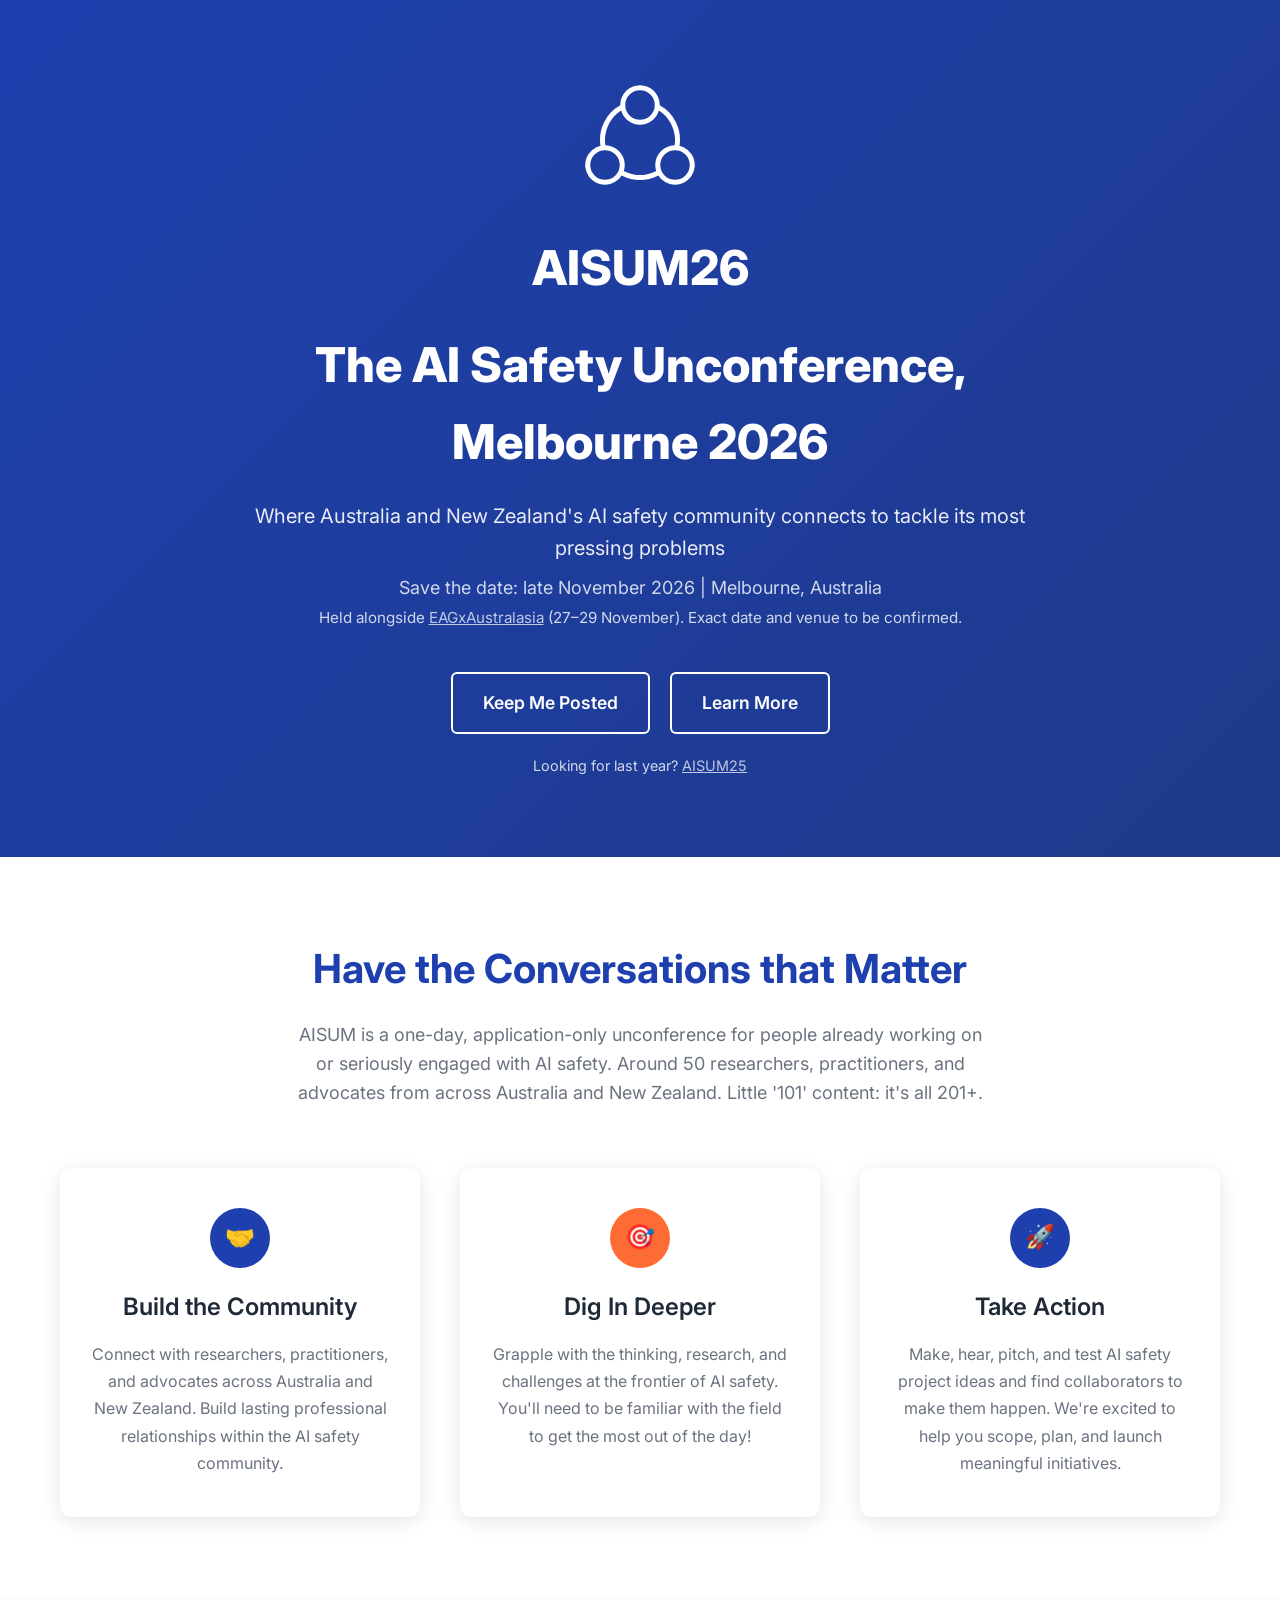
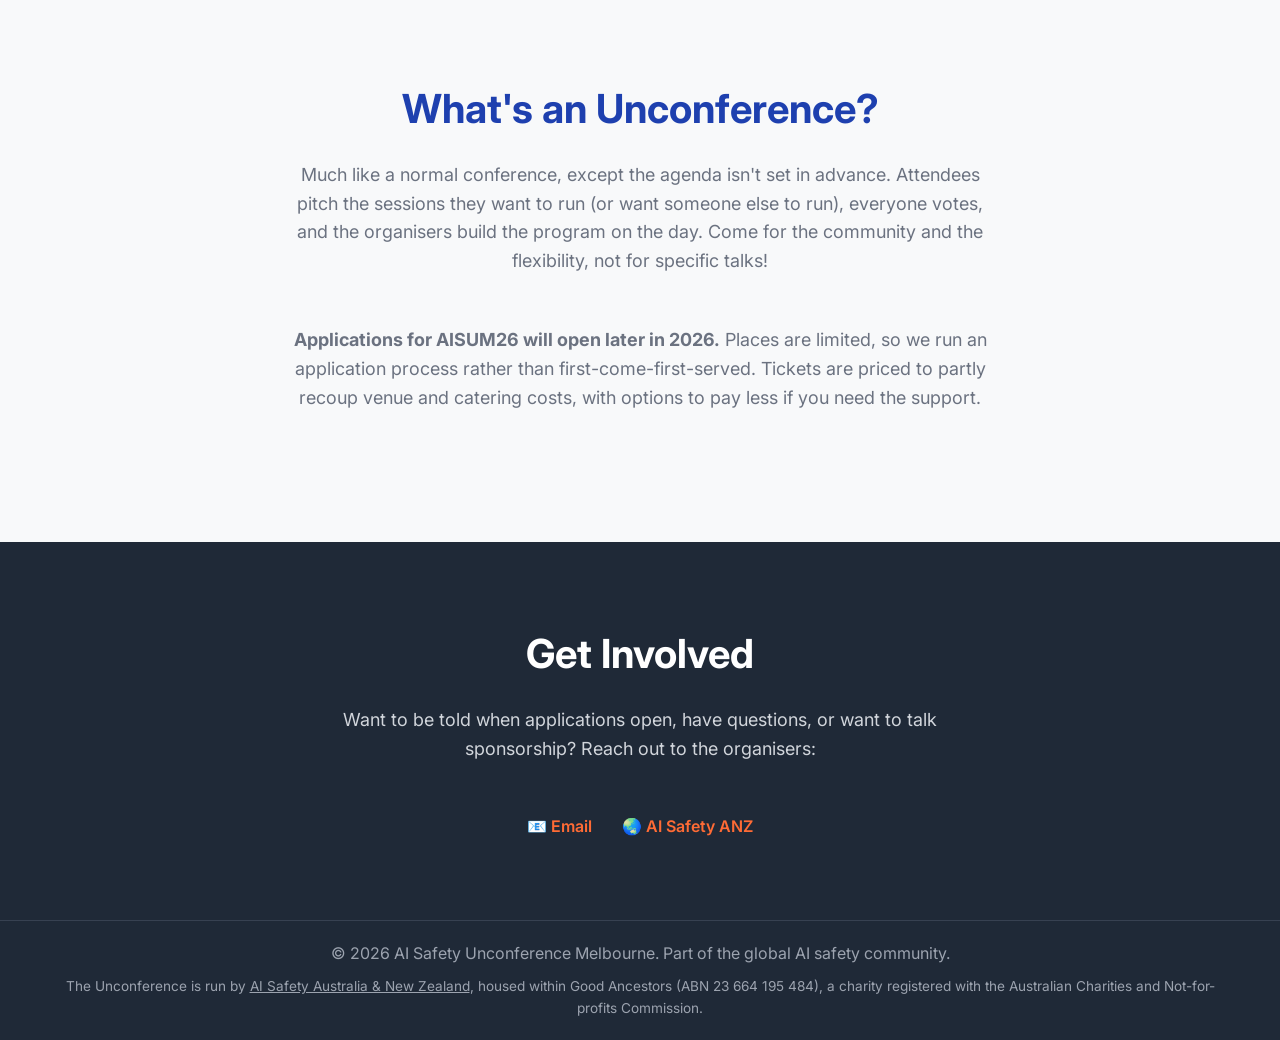
==== index.html @ 18c4f203 "AISUM26 save-the-date placeholder, inherited from aisum25 Co-Authored-By: Claude Fable 5.1 <noreply@" ====
<!DOCTYPE html>
<html lang="en">
<head>
    <meta charset="UTF-8">
    <meta name="viewport" content="width=device-width, initial-scale=1.0">
    <title>AISUM - The AI Safety Unconference, Melbourne</title>
    <meta name="description" content="AISUM is the annual AI Safety Unconference in Melbourne, run alongside EAGxAustralasia. Save the date for AISUM26: late November 2026.">
    <link rel="icon" type="image/svg+xml" href="favicon.svg">
    <link href="https://fonts.googleapis.com/css2?family=Inter:wght@400;500;600;700;800;900&display=swap" rel="stylesheet">
    <link rel="stylesheet" href="styles.css">
</head>
<body>
    <section class="hero">
        <div class="hero-content">
            <div class="icon-logo">
                <svg viewBox="0 0 24 24" xmlns="http://www.w3.org/2000/svg">
                    <path d="M19.902 13.161a7.876 7.876 0 0 0-3.956-8.1c0-.021.006-.04.006-.061a3.952 3.952 0 0 0-7.904 0c0 .02.006.04.006.06a7.876 7.876 0 0 0-3.956 8.101 3.946 3.946 0 1 0 4.242 5.93 7.855 7.855 0 0 0 7.32 0 3.945 3.945 0 1 0 4.242-5.93zM12 2.051A2.948 2.948 0 1 1 9.052 5 2.951 2.951 0 0 1 12 2.052zM5 19.949A2.948 2.948 0 1 1 7.948 17 2.951 2.951 0 0 1 5 19.948zm3.75-1.76A3.896 3.896 0 0 0 8.952 17a3.952 3.952 0 0 0-3.868-3.944A7.1 7.1 0 0 1 4.996 12a6.977 6.977 0 0 1 3.232-5.885 3.926 3.926 0 0 0 7.544 0A6.977 6.977 0 0 1 19.004 12a7.1 7.1 0 0 1-.088 1.056A3.952 3.952 0 0 0 15.048 17a3.896 3.896 0 0 0 .202 1.188 7.13 7.13 0 0 1-6.5 0zM19 19.948A2.948 2.948 0 1 1 21.948 17 2.951 2.951 0 0 1 19 19.948z"/>
                </svg>
            </div>
            <h1>AISUM26</h1>
            <h1>The AI Safety Unconference, Melbourne 2026</h1>
            <p class="tagline">Where Australia and New Zealand's AI safety community connects to tackle its most pressing problems</p>
            <p class="event-details">Save the date: late November 2026 | Melbourne, Australia<br>
            <span style="font-size: 0.95rem;">Held alongside <a href="https://www.effectivealtruism.org/ea-global/events/eagxaustralasia-2026" style="color: rgba(255,255,255,0.9);">EAGxAustralasia</a> (27&ndash;29 November). Exact date and venue to be confirmed.</span></p>

            <div class="cta-buttons">
                <a href="mailto:michael.kerrison@aisafetyanz.com.au?subject=AISUM26%20-%20keep%20me%20posted" class="btn btn-outline">Keep Me Posted</a>
                <a href="#about" class="btn btn-outline">Learn More</a>
            </div>
            <p style="margin-top: 20px; opacity: 0.8; font-size: 0.9rem;">
                Looking for last year? <a href="https://aisum25.com" style="color: rgba(255, 255, 255, 0.9); text-decoration: underline;">AISUM25</a>
            </p>
        </div>
    </section>

    <section id="about" class="section section-white">
        <div class="container">
            <h2>Have the Conversations that Matter</h2>
            <p class="section-description">
                AISUM is a one-day, application-only unconference for people already working on or seriously engaged with AI safety. Around 50 researchers, practitioners, and advocates from across Australia and New Zealand. Little '101' content: it's all 201+.
            </p>

            <div class="features-grid">

                <div class="feature-card">
                    <div class="feature-icon">🤝</div>
                    <h3>Build the Community</h3>
                    <p class="feature-description">
                        Connect with researchers, practitioners, and advocates across Australia and New Zealand. Build lasting professional relationships within the AI safety community.
                    </p>
                </div>

                <div class="feature-card">
                    <div class="feature-icon accent">🎯</div>
                    <h3>Dig In Deeper</h3>
                    <p class="feature-description">
                        Grapple with the thinking, research, and challenges at the frontier of AI safety. You'll need to be familiar with the field to get the most out of the day!
                    </p>
                </div>

                <div class="feature-card">
                    <div class="feature-icon">🚀</div>
                    <h3>Take Action</h3>
                    <p class="feature-description">
                        Make, hear, pitch, and test AI safety project ideas and find collaborators to make them happen. We're excited to help you scope, plan, and launch meaningful initiatives.
                    </p>
                </div>

            </div>
        </div>
    </section>

    <section class="section" style="background: #f8f9fa;">
        <div class="container">
            <h2>What's an Unconference?</h2>
            <p class="section-description">
                Much like a normal conference, except the agenda isn't set in advance. Attendees pitch the sessions they want to run (or want someone else to run), everyone votes, and the organisers build the program on the day. Come for the community and the flexibility, not for specific talks!
            </p>
            <p class="section-description">
                <strong>Applications for AISUM26 will open later in 2026.</strong> Places are limited, so we run an application process rather than first-come-first-served. Tickets are priced to partly recoup venue and catering costs, with options to pay less if you need the support.
            </p>
        </div>
    </section>

    <section id="register" class="section contact-section">
        <div class="container">
            <h2>Get Involved</h2>
            <p class="section-description" style="color: #D1D5DB;">Want to be told when applications open, have questions, or want to talk sponsorship? Reach out to the organisers:</p>
            <div class="contact-links">
                <a href="mailto:michael.kerrison@aisafetyanz.com.au?subject=AISUM26" class="contact-link">📧 Email</a>
                <a href="https://www.aisafetyanz.com.au/" class="contact-link">🌏 AI Safety ANZ</a>
            </div>
        </div>
    </section>

    <footer>
        <div class="container">
            <p>&copy; 2026 AI Safety Unconference Melbourne. Part of the global AI safety community.</p>
            <p style="margin-top: 10px; font-size: 0.85rem;">The Unconference is run by <a href="https://www.aisafetyanz.com.au/" style="color: #9CA3AF;">AI Safety Australia &amp; New Zealand</a>, housed within Good Ancestors (ABN 23 664 195 484), a charity registered with the Australian Charities and Not-for-profits Commission.</p>
        </div>
    </footer>
</body>
</html>
---- styles.css ----
* {
    margin: 0;
    padding: 0;
    box-sizing: border-box;
}

body {
    font-family: 'Inter', sans-serif;
    line-height: 1.6;
    color: #1F2937;
    background: #f8f9fa;
    display: flex;
    flex-direction: column;
    min-height: 100vh;
}

/* Fix for list indentation after reset */
ul, ol {
    margin-left: 20px;
    margin-bottom: 15px;
}

ul li {
    margin-bottom: 8px;
}

.hero {
    background: linear-gradient(135deg, #1E40AF 0%, #1e3a8a 100%);
    color: white;
    padding: 80px 20px;
    text-align: center;
    min-height: 80vh;
    display: flex;
    align-items: center;
    justify-content: center;
}

.hero-content {
    max-width: 800px;
}

.icon-logo {
    width: 120px;
    height: 120px;
    margin: 0 auto 30px;
}

.icon-logo svg {
    width: 100%;
    height: 100%;
    fill: white;
}

h1 {
    font-size: 3rem;
    font-weight: 800;
    margin-bottom: 20px;
}

.tagline {
    font-size: 1.25rem;
    margin-bottom: 10px;
    opacity: 0.9;
}

.event-details {
    font-size: 1.125rem;
    margin-bottom: 40px;
    opacity: 0.8;
}

.cta-buttons {
    display: flex;
    gap: 20px;
    justify-content: center;
    flex-wrap: wrap;
    margin-top: 40px;
}

.btn {
    padding: 15px 30px;
    border-radius: 6px;
    font-weight: 600;
    text-decoration: none;
    display: inline-block;
    transition: all 0.3s;
    border: 2px solid transparent;
    font-size: 1.1rem;
}

.btn-primary {
    background: #FF6B35;
    color: white;
}

.btn-primary:hover {
    background: #e55a2b;
    transform: translateY(-2px);
}

.btn-outline {
    background: transparent;
    color: white;
    border-color: white;
}

.btn-outline:hover {
    background: white;
    color: #1E40AF;
}

.container {
    max-width: 1200px;
    margin: 0 auto;
    padding: 0 20px;
}

.section {
    padding: 80px 0;
}

.section-white {
    background: white;
}

h2 {
    font-size: 2.5rem;
    font-weight: 700;
    color: #1E40AF;
    text-align: center;
    margin-bottom: 20px;
}

.section-description {
    font-size: 1.125rem;
    text-align: center;
    color: #6B7280;
    margin-bottom: 50px;
    max-width: 700px;
    margin-left: auto;
    margin-right: auto;
}

.features-grid {
    display: grid;
    grid-template-columns: repeat(auto-fit, minmax(300px, 1fr));
    gap: 40px;
    margin-top: 60px;
}

.feature-card {
    background: white;
    padding: 40px 30px;
    border-radius: 12px;
    text-align: center;
    box-shadow: 0 4px 20px rgba(0,0,0,0.1);
    transition: transform 0.3s;
}

.feature-card:hover {
    transform: translateY(-5px);
}

.feature-icon {
    width: 60px;
    height: 60px;
    background: #1E40AF;
    border-radius: 50%;
    margin: 0 auto 20px;
    display: flex;
    align-items: center;
    justify-content: center;
    color: white;
    font-size: 1.5rem;
    font-weight: 700;
}

.feature-icon.accent {
    background: #FF6B35;
}

h3 {
    font-size: 1.5rem;
    font-weight: 600;
    color: #1F2937;
    margin-bottom: 15px;
}

.feature-description {
    color: #6B7280;
    line-height: 1.7;
}

.schedule-preview {
    background: #f8f9fa;
    padding: 40px;
    border-radius: 12px;
    margin-top: 40px;
}

.schedule-item {
    display: flex;
    align-items: center;
    padding: 20px 0;
    border-bottom: 1px solid #E5E7EB;
}

.schedule-item:last-child {
    border-bottom: none;
}

.schedule-time {
    font-weight: 600;
    color: #1E40AF;
    min-width: 120px;
}

.schedule-content {
    flex: 1;
}

.schedule-title {
    font-weight: 600;
    margin-bottom: 5px;
}

.schedule-description {
    color: #6B7280;
    font-size: 0.9rem;
}

.contact-section {
    background: #1F2937;
    color: white;
    text-align: center;
}

.contact-section h2 {
    color: white;
}

.contact-links {
    display: flex;
    justify-content: center;
    gap: 30px;
    margin-top: 30px;
    flex-wrap: wrap;
}

.contact-link {
    color: #FF6B35;
    text-decoration: none;
    font-weight: 600;
    transition: color 0.3s;
}

.contact-link:hover {
    color: white;
}

footer {
    background: #1F2937;
    color: #9CA3AF;
    text-align: center;
    padding: 20px;
    border-top: 1px solid #374151;
    margin-top: auto;
}

/* FAQ-specific styles */
.header {
    background: linear-gradient(135deg, #1E40AF 0%, #1e3a8a 100%);
    color: white;
    padding: 60px 20px;
    text-align: center;
}

.header h1 {
    font-size: 2.5rem;
    font-weight: 700;
    margin-bottom: 10px;
}

.header p {
    font-size: 1.125rem;
    opacity: 0.9;
}

.back-link {
    display: inline-block;
    margin-bottom: 20px;
    color: rgba(255, 255, 255, 0.8);
    text-decoration: none;
    font-weight: 500;
    transition: color 0.3s;
}

.back-link:hover {
    color: white;
}

.faqs-content {
    background: white;
    margin: -40px auto 80px;
    padding: 60px 40px;
    border-radius: 12px;
    box-shadow: 0 4px 20px rgba(0,0,0,0.1);
    max-width: 800px;
}

.faq-item {
    margin-bottom: 30px;
    border-bottom: 1px solid #E5E7EB;
    padding-bottom: 30px;
}

.faq-item:last-child {
    border-bottom: none;
    margin-bottom: 0;
    padding-bottom: 0;
}

.faq-question {
    font-size: 1.25rem;
    font-weight: 600;
    color: #1E40AF;
    margin-bottom: 15px;
}

.faq-answer {
    color: #374151;
    line-height: 1.7;
}

.faq-answer p {
    margin-bottom: 15px;
}

.faq-answer p:last-child {
    margin-bottom: 0;
}

.placeholder-notice {
    background: #FEF3C7;
    border: 1px solid #F59E0B;
    border-radius: 8px;
    padding: 20px;
    margin-bottom: 40px;
    text-align: center;
}

.placeholder-notice h3 {
    color: #92400E;
    font-weight: 600;
    margin-bottom: 10px;
}

.placeholder-notice p {
    color: #92400E;
}

@media (max-width: 768px) {
    h1 {
        font-size: 2rem;
    }

    .cta-buttons {
        flex-direction: column;
        align-items: center;
    }

    .btn {
        width: 100%;
        max-width: 300px;
    }

    h2 {
        font-size: 2rem;
    }

    .schedule-item {
        flex-direction: column;
        align-items: flex-start;
        gap: 10px;
    }

    .contact-links {
        flex-direction: column;
        gap: 15px;
    }

    .header h1 {
        font-size: 2rem;
    }

    .faqs-content {
        margin: -20px 20px 60px;
        padding: 40px 30px;
    }

    .faq-question {
        font-size: 1.125rem;
    }
}
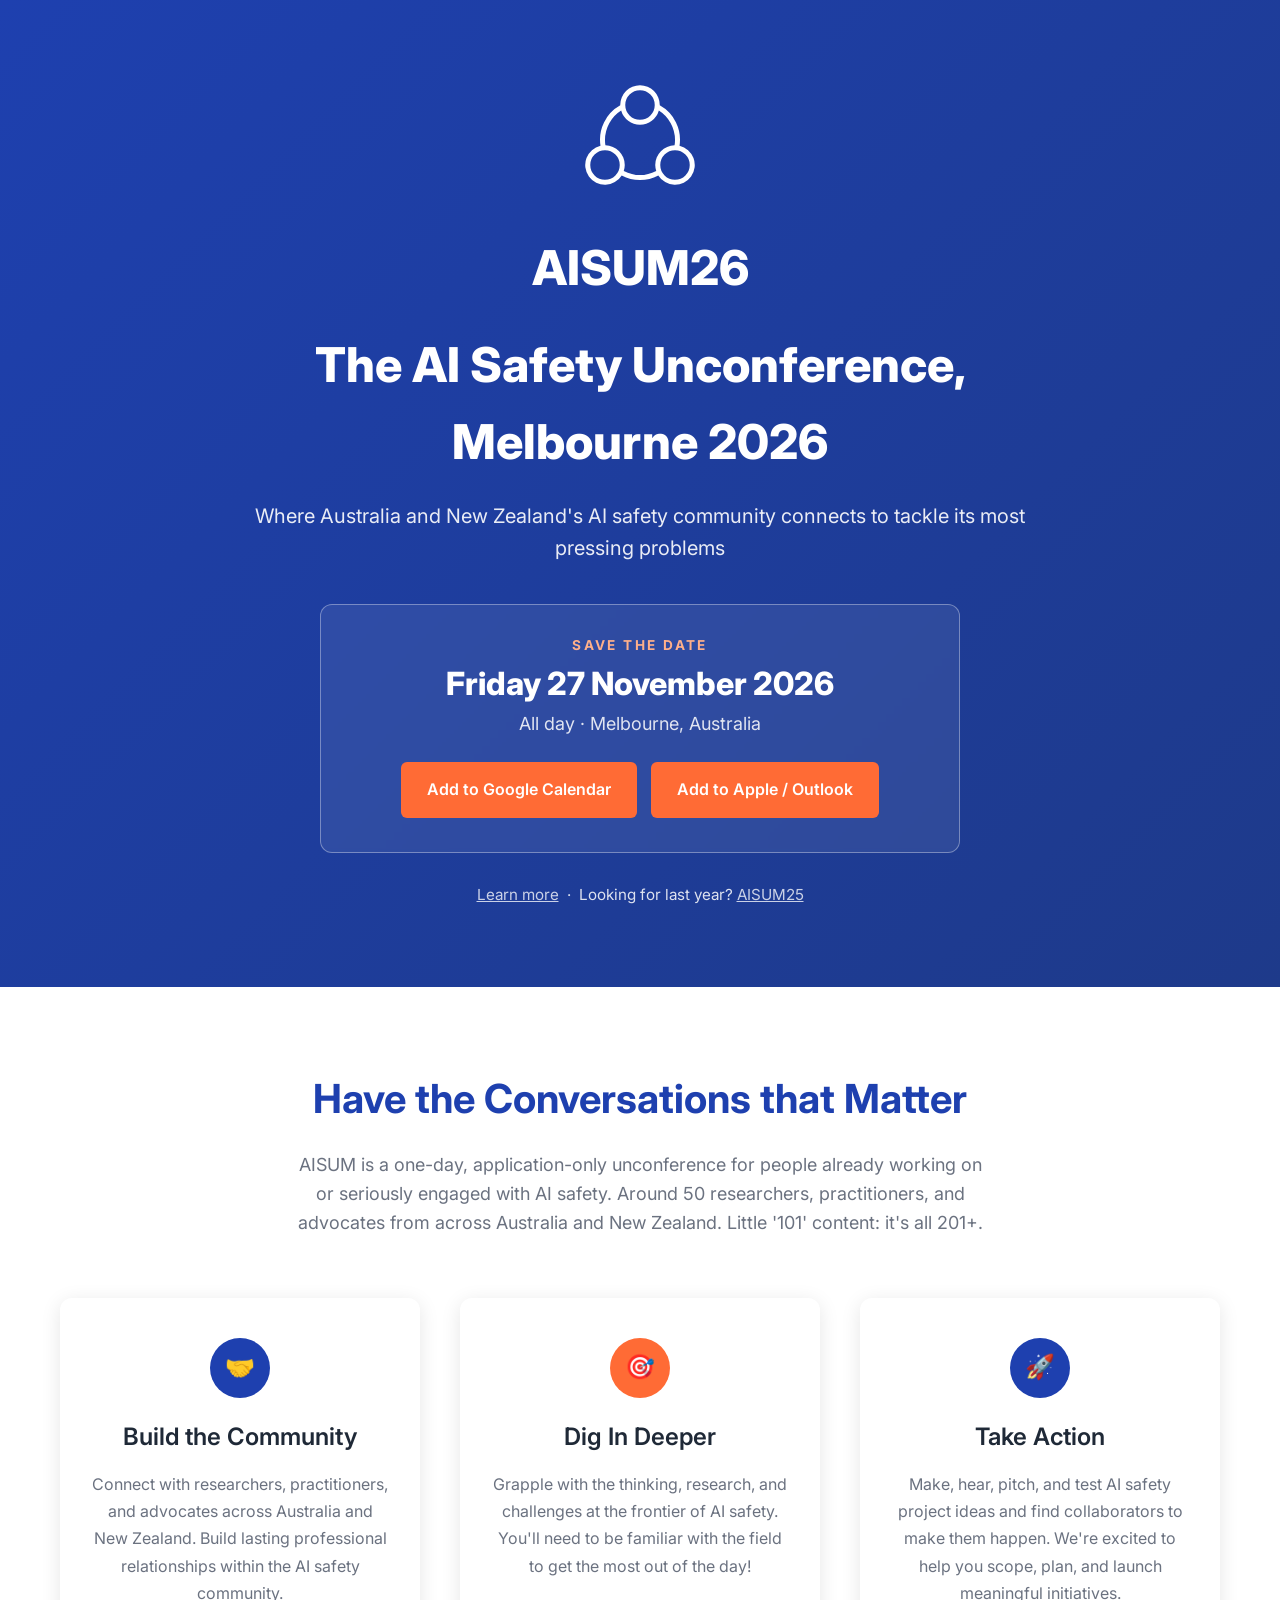
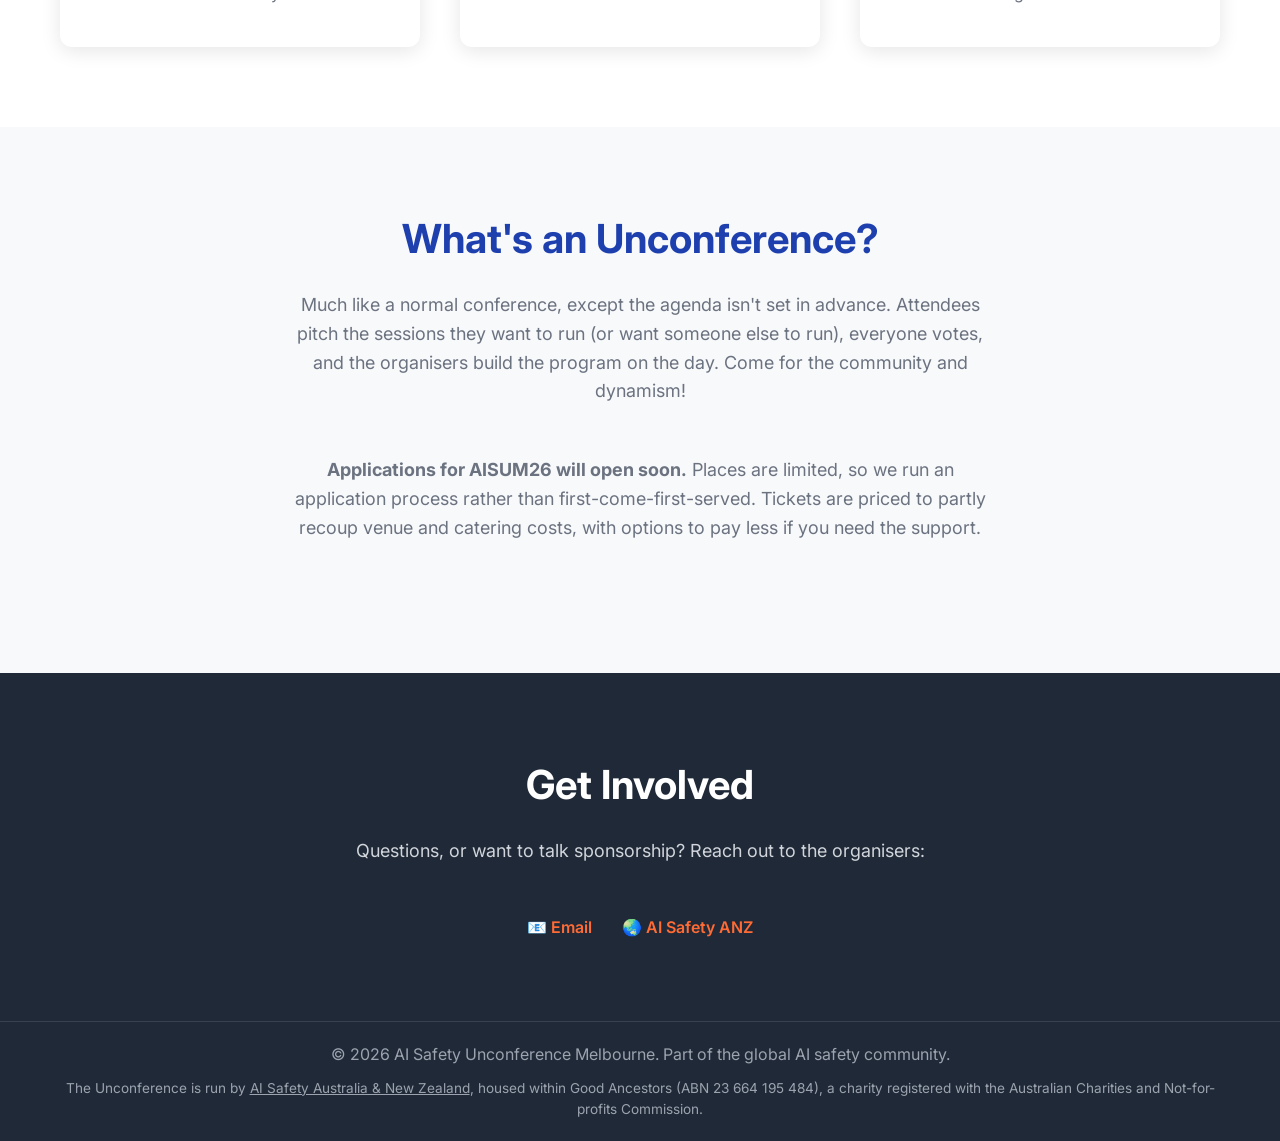
==== commit fa75c4e1: "Hero: save-the-date callout with add-to-calendar buttons; drop EAGx/venue/mailto Co-Authored-By: Cla" ====
--- a/index.html
+++ b/index.html
@@ -4,7 +4,7 @@
     <meta charset="UTF-8">
     <meta name="viewport" content="width=device-width, initial-scale=1.0">
     <title>AISUM - The AI Safety Unconference, Melbourne</title>
-    <meta name="description" content="AISUM is the annual AI Safety Unconference in Melbourne, run alongside EAGxAustralasia. Save the date for AISUM26: late November 2026.">
+    <meta name="description" content="AISUM is the annual AI Safety Unconference in Melbourne. Save the date for AISUM26: Friday 27 November 2026.">
     <link rel="icon" type="image/svg+xml" href="favicon.svg">
     <link href="https://fonts.googleapis.com/css2?family=Inter:wght@400;500;600;700;800;900&display=swap" rel="stylesheet">
     <link rel="stylesheet" href="styles.css">
@@ -20,14 +20,20 @@
             <h1>AISUM26</h1>
             <h1>The AI Safety Unconference, Melbourne 2026</h1>
             <p class="tagline">Where Australia and New Zealand's AI safety community connects to tackle its most pressing problems</p>
-            <p class="event-details">Save the date: late November 2026 | Melbourne, Australia<br>
-            <span style="font-size: 0.95rem;">Held alongside <a href="https://www.effectivealtruism.org/ea-global/events/eagxaustralasia-2026" style="color: rgba(255,255,255,0.9);">EAGxAustralasia</a> (27&ndash;29 November). Exact date and venue to be confirmed.</span></p>
 
-            <div class="cta-buttons">
-                <a href="mailto:michael.kerrison@aisafetyanz.com.au?subject=AISUM26%20-%20keep%20me%20posted" class="btn btn-outline">Keep Me Posted</a>
-                <a href="#about" class="btn btn-outline">Learn More</a>
+            <div class="save-the-date">
+                <div class="std-label">Save the date</div>
+                <div class="std-date">Friday 27 November 2026</div>
+                <div class="std-detail">All day &middot; Melbourne, Australia</div>
+                <div class="cta-buttons std-buttons">
+                    <a href="https://calendar.google.com/calendar/render?action=TEMPLATE&amp;text=AISUM26%20%E2%80%93%20AI%20Safety%20Unconference%2C%20Melbourne&amp;dates=20261127/20261128&amp;details=Save%20the%20date%20for%20AISUM26%2C%20the%20AI%20Safety%20Unconference%2C%20Melbourne.%20Details%20and%20applications%3A%20https%3A%2F%2Faisum.org&amp;location=Melbourne%2C%20Australia" class="btn btn-primary" target="_blank" rel="noopener">Add to Google Calendar</a>
+                    <a href="aisum26.ics" download="aisum26.ics" class="btn btn-primary">Add to Apple / Outlook</a>
+                </div>
             </div>
-            <p style="margin-top: 20px; opacity: 0.8; font-size: 0.9rem;">
+
+            <p style="margin-top: 30px; opacity: 0.85; font-size: 0.95rem;">
+                <a href="#about" style="color: rgba(255, 255, 255, 0.9); text-decoration: underline;">Learn more</a>
+                &nbsp;&middot;&nbsp;
                 Looking for last year? <a href="https://aisum25.com" style="color: rgba(255, 255, 255, 0.9); text-decoration: underline;">AISUM25</a>
             </p>
         </div>
@@ -74,10 +80,10 @@
         <div class="container">
             <h2>What's an Unconference?</h2>
             <p class="section-description">
-                Much like a normal conference, except the agenda isn't set in advance. Attendees pitch the sessions they want to run (or want someone else to run), everyone votes, and the organisers build the program on the day. Come for the community and the flexibility, not for specific talks!
+                Much like a normal conference, except the agenda isn't set in advance. Attendees pitch the sessions they want to run (or want someone else to run), everyone votes, and the organisers build the program on the day. Come for the community and dynamism!
             </p>
             <p class="section-description">
-                <strong>Applications for AISUM26 will open later in 2026.</strong> Places are limited, so we run an application process rather than first-come-first-served. Tickets are priced to partly recoup venue and catering costs, with options to pay less if you need the support.
+                <strong>Applications for AISUM26 will open soon.</strong> Places are limited, so we run an application process rather than first-come-first-served. Tickets are priced to partly recoup venue and catering costs, with options to pay less if you need the support.
             </p>
         </div>
     </section>
@@ -85,7 +91,7 @@
     <section id="register" class="section contact-section">
         <div class="container">
             <h2>Get Involved</h2>
-            <p class="section-description" style="color: #D1D5DB;">Want to be told when applications open, have questions, or want to talk sponsorship? Reach out to the organisers:</p>
+            <p class="section-description" style="color: #D1D5DB;">Questions, or want to talk sponsorship? Reach out to the organisers:</p>
             <div class="contact-links">
                 <a href="mailto:michael.kerrison@aisafetyanz.com.au?subject=AISUM26" class="contact-link">📧 Email</a>
                 <a href="https://www.aisafetyanz.com.au/" class="contact-link">🌏 AI Safety ANZ</a>
--- a/styles.css
+++ b/styles.css
@@ -402,3 +402,55 @@
         font-size: 1.125rem;
     }
 }
+
+/* Save-the-date callout (hero) */
+.save-the-date {
+    margin: 40px auto 0;
+    padding: 30px 30px 34px;
+    max-width: 640px;
+    background: rgba(255, 255, 255, 0.08);
+    border: 1px solid rgba(255, 255, 255, 0.35);
+    border-radius: 12px;
+    backdrop-filter: blur(2px);
+}
+
+.std-label {
+    font-size: 0.85rem;
+    font-weight: 700;
+    letter-spacing: 0.18em;
+    text-transform: uppercase;
+    color: #FFB08A;
+    margin-bottom: 8px;
+}
+
+.std-date {
+    font-size: 2rem;
+    font-weight: 800;
+    line-height: 1.2;
+}
+
+.std-detail {
+    font-size: 1.125rem;
+    opacity: 0.85;
+    margin-top: 6px;
+}
+
+.std-buttons {
+    margin-top: 24px;
+    gap: 14px;
+}
+
+.std-buttons .btn {
+    font-size: 1rem;
+    padding: 13px 24px;
+}
+
+@media (max-width: 768px) {
+    .save-the-date {
+        padding: 24px 18px 26px;
+    }
+
+    .std-date {
+        font-size: 1.6rem;
+    }
+}
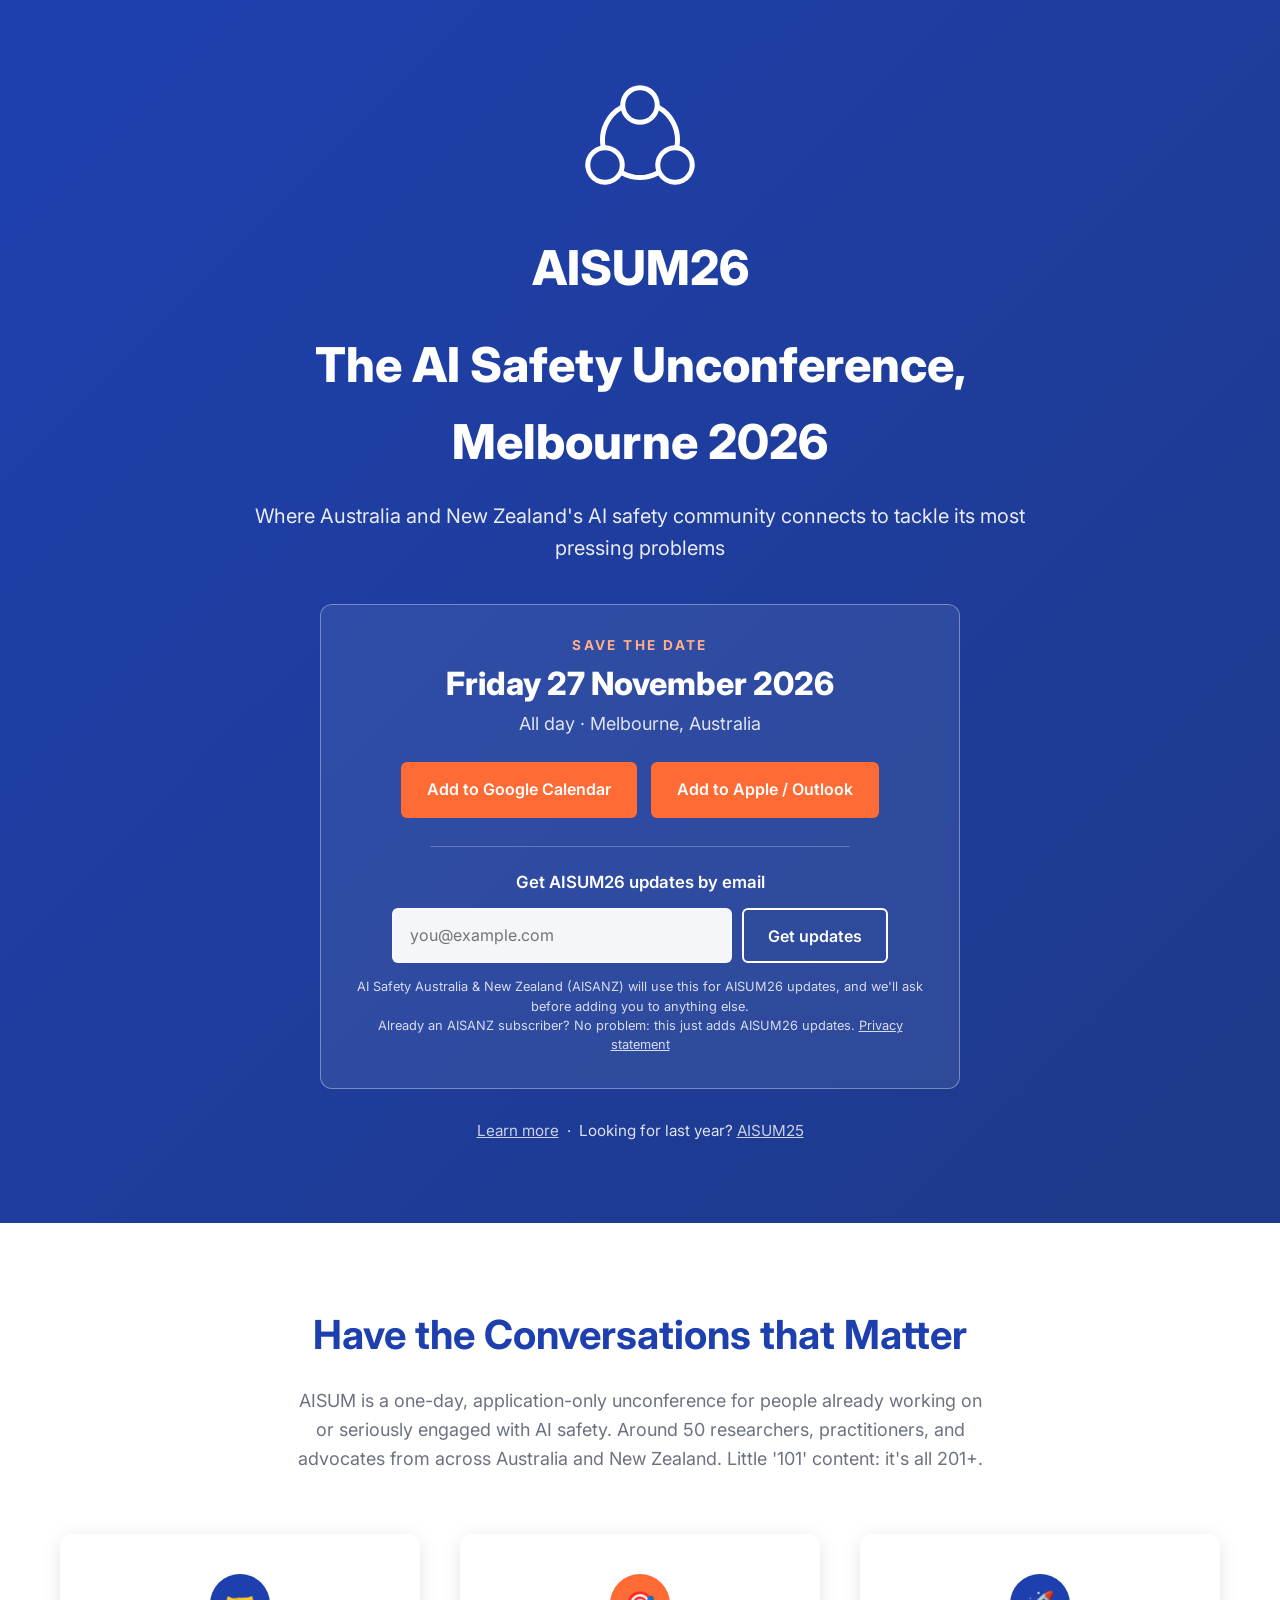
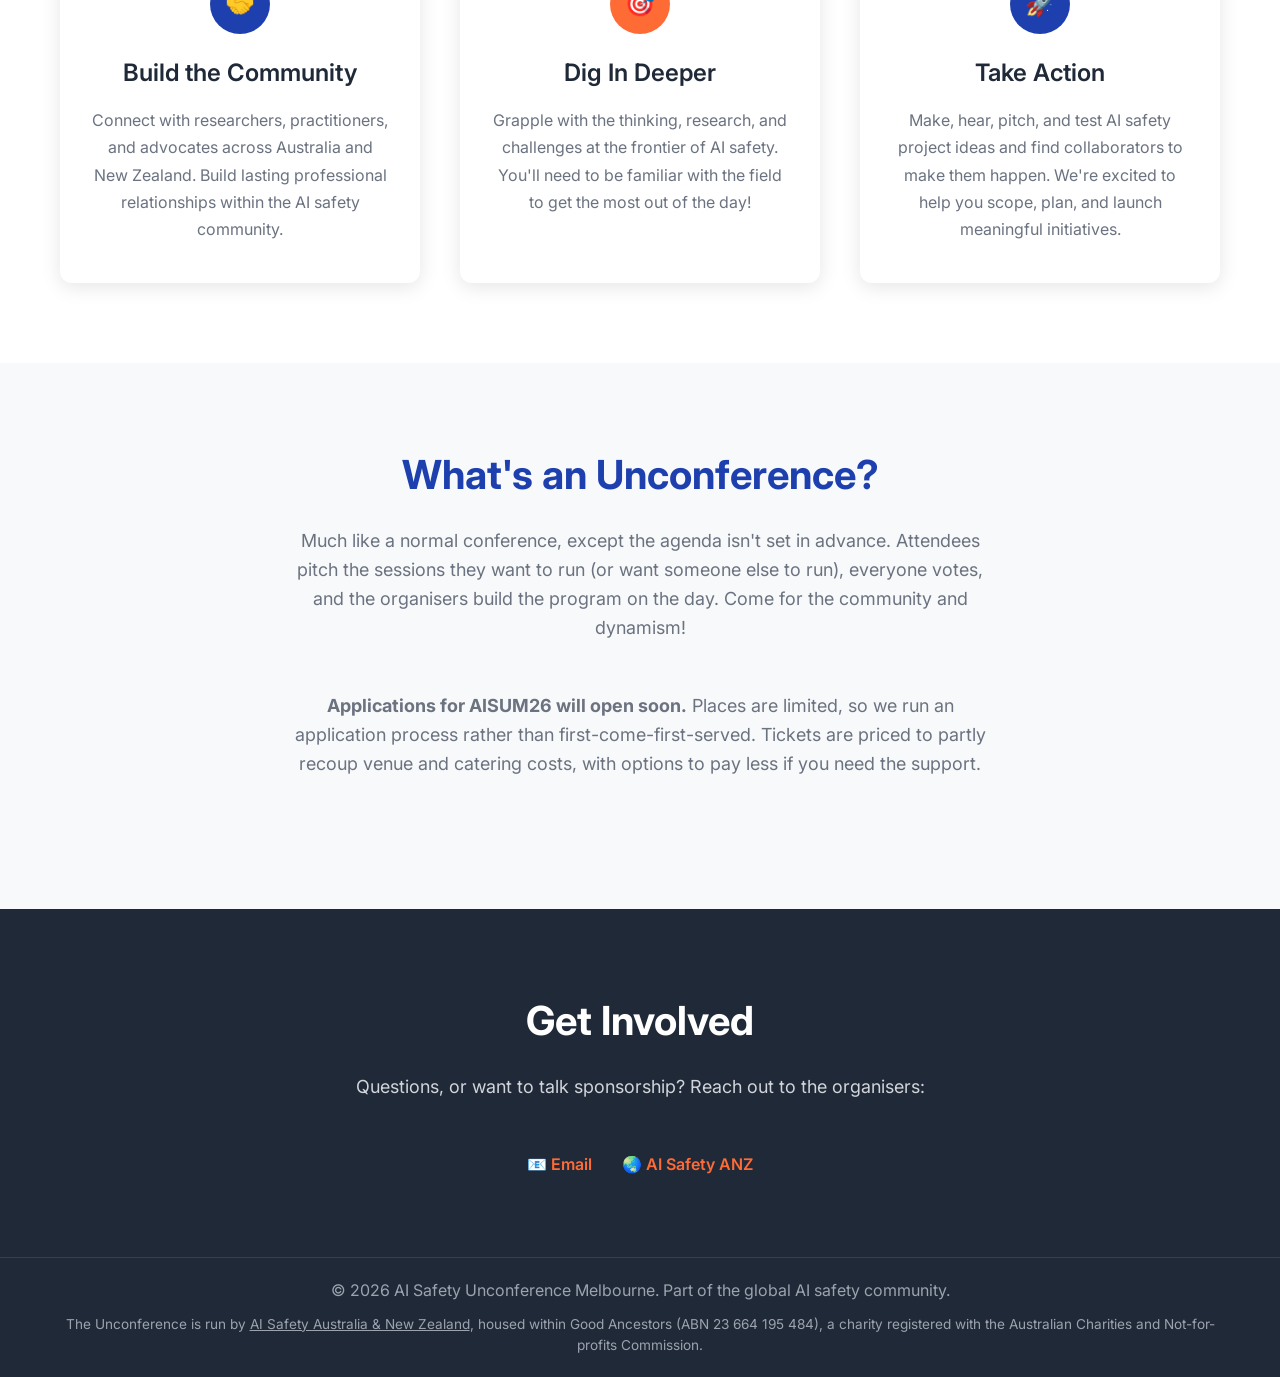
==== commit b14fd5fe: "Mailchimp subscribe form in hero (AISUM26 EOI tag), privacy statement, thanks page Co-Authored-By: C" ====
--- a/index.html
+++ b/index.html
@@ -29,6 +29,22 @@
                     <a href="https://calendar.google.com/calendar/render?action=TEMPLATE&amp;text=AISUM26%20%E2%80%93%20AI%20Safety%20Unconference%2C%20Melbourne&amp;dates=20261127/20261128&amp;details=Save%20the%20date%20for%20AISUM26%2C%20the%20AI%20Safety%20Unconference%2C%20Melbourne.%20Details%20and%20applications%3A%20https%3A%2F%2Faisum.org&amp;location=Melbourne%2C%20Australia" class="btn btn-primary" target="_blank" rel="noopener">Add to Google Calendar</a>
                     <a href="aisum26.ics" download="aisum26.ics" class="btn btn-primary">Add to Apple / Outlook</a>
                 </div>
+
+                <div class="std-divider"></div>
+
+                <form action="https://aisafetyanz.us14.list-manage.com/subscribe/post?u=d1f02c8a936106ad288cdf2ec&amp;id=2e002b7472&amp;f_id=00a6b8e5f0" method="post" class="std-subscribe" id="mc-embedded-subscribe-form" name="mc-embedded-subscribe-form">
+                    <label for="mce-EMAIL" class="std-subscribe-label">Get AISUM26 updates by email</label>
+                    <div class="std-subscribe-row">
+                        <input type="email" name="EMAIL" id="mce-EMAIL" required placeholder="you@example.com" autocomplete="email">
+                        <input type="hidden" name="tags" value="40191473">
+                        <button type="submit" name="subscribe" class="btn btn-outline">Get updates</button>
+                    </div>
+                    <div aria-hidden="true" style="position: absolute; left: -5000px;"><input type="text" name="b_d1f02c8a936106ad288cdf2ec_2e002b7472" tabindex="-1" value=""></div>
+                    <p class="std-fineprint">
+                        AI Safety Australia &amp; New Zealand (AISANZ) will use this for AISUM26 updates, and we'll ask before adding you to anything else.<br>
+                        Already an AISANZ subscriber? No problem: this just adds AISUM26 updates. <a href="privacy.html">Privacy statement</a>
+                    </p>
+                </form>
             </div>
 
             <p style="margin-top: 30px; opacity: 0.85; font-size: 0.95rem;">
--- a/styles.css
+++ b/styles.css
@@ -454,3 +454,70 @@
         font-size: 1.6rem;
     }
 }
+
+/* Subscribe form inside the save-the-date callout */
+.std-divider {
+    height: 1px;
+    background: rgba(255, 255, 255, 0.25);
+    margin: 28px auto 22px;
+    max-width: 420px;
+}
+
+.std-subscribe-label {
+    display: block;
+    font-weight: 600;
+    font-size: 1.05rem;
+    margin-bottom: 12px;
+}
+
+.std-subscribe-row {
+    display: flex;
+    gap: 10px;
+    justify-content: center;
+    flex-wrap: wrap;
+}
+
+.std-subscribe-row input[type="email"] {
+    flex: 1 1 260px;
+    max-width: 340px;
+    padding: 13px 16px;
+    font: inherit;
+    font-size: 1rem;
+    border: 2px solid rgba(255, 255, 255, 0.6);
+    border-radius: 6px;
+    background: rgba(255, 255, 255, 0.95);
+    color: #1F2937;
+}
+
+.std-subscribe-row input[type="email"]:focus {
+    outline: none;
+    border-color: #FF6B35;
+    box-shadow: 0 0 0 3px rgba(255, 107, 53, 0.35);
+}
+
+.std-subscribe-row .btn {
+    font-size: 1rem;
+    padding: 13px 24px;
+    cursor: pointer;
+    font-family: inherit;
+}
+
+.std-fineprint {
+    margin-top: 14px;
+    font-size: 0.8rem;
+    line-height: 1.5;
+    opacity: 0.8;
+}
+
+.std-fineprint a {
+    color: white;
+    text-decoration: underline;
+}
+
+@media (max-width: 768px) {
+    .std-subscribe-row input[type="email"],
+    .std-subscribe-row .btn {
+        width: 100%;
+        max-width: 300px;
+    }
+}
